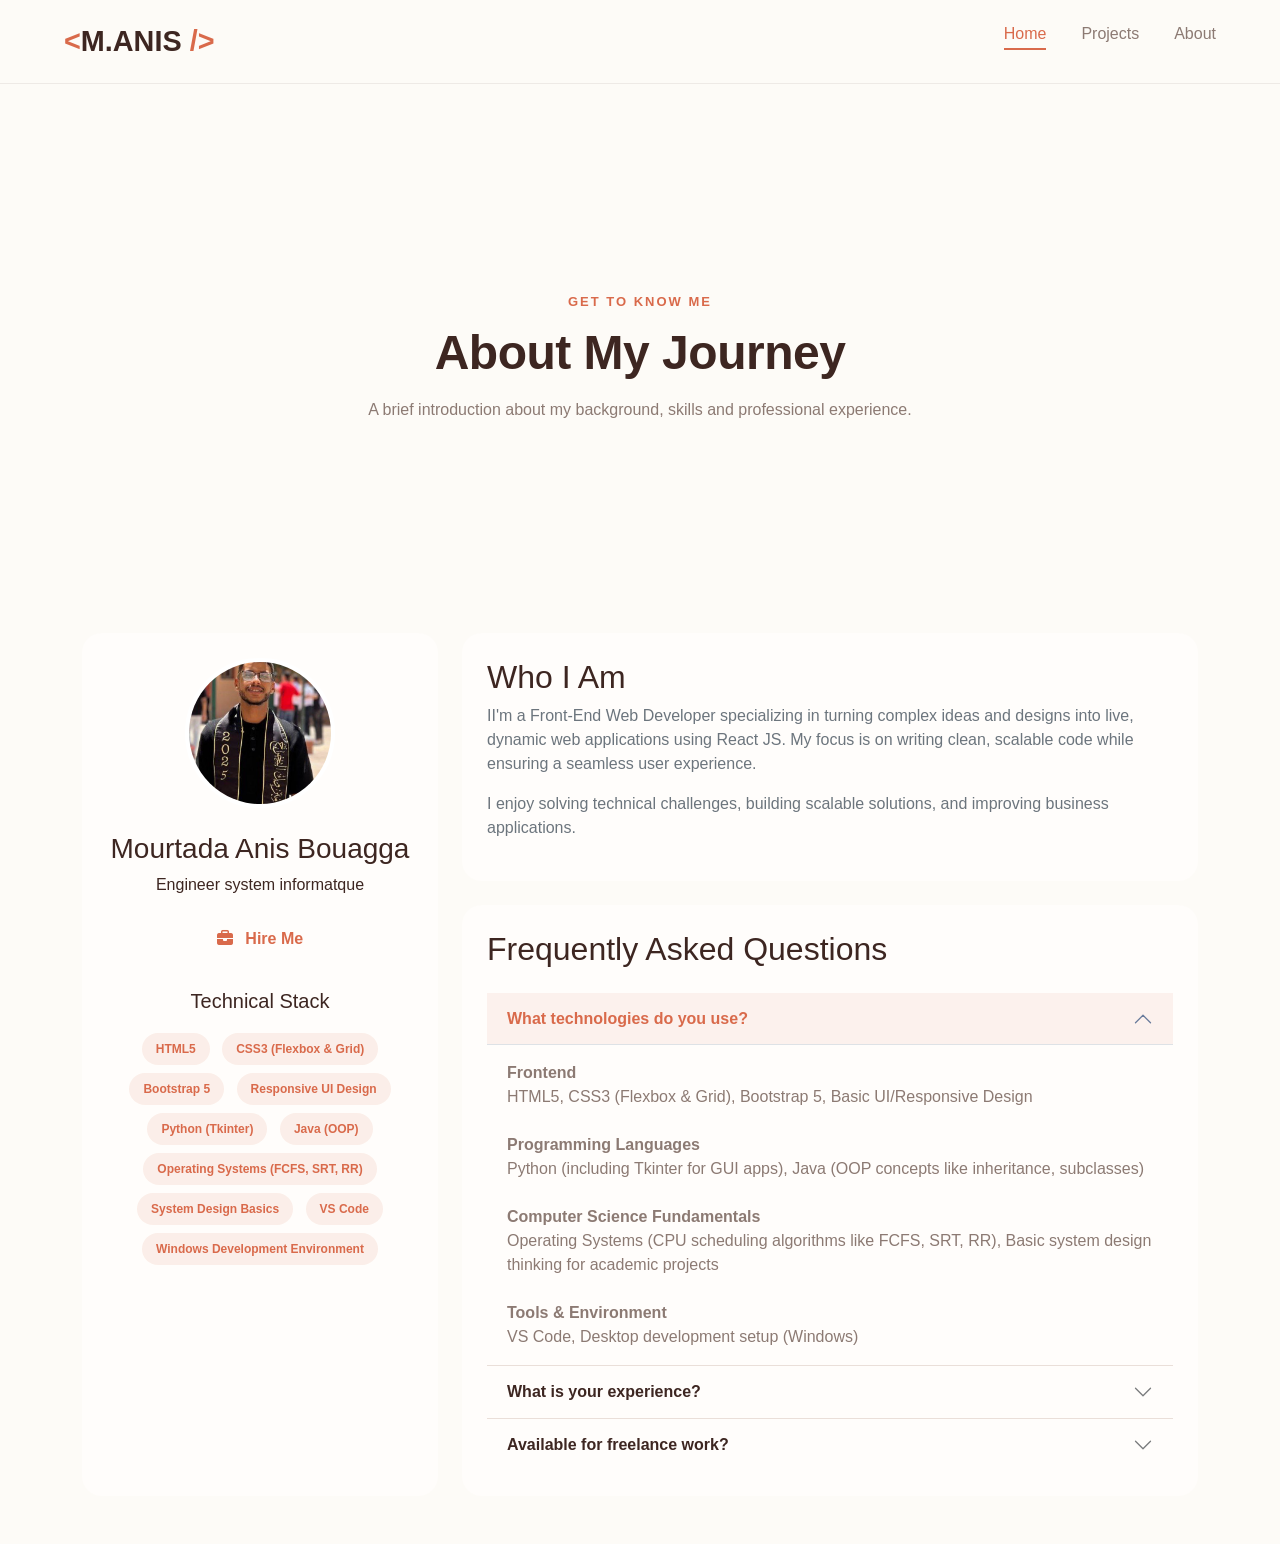
==== about.html @ a02d8dbe "Add files via upload" ====
<!DOCTYPE html>
<html lang="en">
<head>
<meta charset="UTF-8">
<meta name="viewport" content="width=device-width, initial-scale=1.0">

<title>About</title>

<link href="https://cdn.jsdelivr.net/npm/bootstrap@5.3.8/dist/css/bootstrap.min.css" rel="stylesheet">

<link rel="stylesheet"
href="https://cdnjs.cloudflare.com/ajax/libs/font-awesome/6.7.2/css/all.min.css">
<link rel="stylesheet" href="style.css">

<style>





.portfolio-container{
    text-align:center;
    padding:60px 20px;
}



.title{
    font-size:3rem;
    font-weight:bold;
}



.custom-card{
     background: #fffdfb;
    border-radius:20px;
    padding:25px;
}

.profile-img{
    width:150px;
    height:150px;
    object-fit:cover;
    border-radius:50%;
   border: 4px solid #ffffff;
}

.hero-text{
     color: #3d2621;
}

.badge-skill{
   background: rgba(217, 106, 75, 0.10);
    color: #d96a4b;
    margin:4px;
    padding:10px 14px;
}

.btn-info {
    background: #d96a4b; 
    border: none;
    color: #fff;
}

.btn-info:hover {
    background: #c2593b;
}


.accordion-item {
    background: #fffdfb;
    border: 1px solid #eadfd9;
}

.accordion-button {
    background: #fffdfb;
    color: #3d2621;
    font-weight: 600;
}


.accordion-button:not(.collapsed) {
    background: rgba(217, 106, 75, 0.08);
    color: #d96a4b;
}

.accordion-button::after {
    filter: none;
    opacity: 0.6;
}


.accordion-body {
    background: #fffdfb;
    color: #8c7a73;
}

.modal-content {
    background: #fffdfb;
    border-radius: 16px;
    border: 1px solid #eadfd9;
    box-shadow: 0 20px 40px rgba(61, 38, 33, 0.15);
}

</style>

</head>

<body>

 <header>
        <nav>
             <a class="logo" href="index.html"> <span>&lt;</span>M.ANIS <span>/&gt;</span></a>
            <ul>
                <li><a href="index.html" class="active">Home</a></li>
                <li><a href="projects.html">Projects</a></li>
                <li><a href="about.html">About</a></li>
            </ul>
        </nav>
</header>

<section class="container py-5">

<div class="portfolio-container">

<div class="subtitle">
GET TO KNOW ME
</div>

<h2 class="title">
About My Journey
</h2>

<p class="description">
A brief introduction about my background, skills and professional experience.
</p>

</div>

<div class="row g-4">


<div class="col-lg-4">

<div class="custom-card text-center h-100">

<img src="photo_2025-12-14_12-05-04.jpg"
class="profile-img mb-4">

<h3>Mourtada Anis Bouagga</h3>

<p class="hero-text">
Engineer system informatque
</p>

<button
class="btn btn-info btn-lg w-100 fw-bold mb-4"
data-bs-toggle="modal"
data-bs-target="#hireModal">

<i class="fa-solid fa-briefcase me-2"></i>
Hire Me

</button>

<h5 class="mb-3">Technical Stack</h5>

<div class="tech-stack">

    <span class="badge rounded-pill badge-skill">HTML5</span>
    <span class="badge rounded-pill badge-skill">CSS3 (Flexbox & Grid)</span>
    <span class="badge rounded-pill badge-skill">Bootstrap 5</span>
    <span class="badge rounded-pill badge-skill">Responsive UI Design</span>

    <span class="badge rounded-pill badge-skill">Python (Tkinter)</span>
    <span class="badge rounded-pill badge-skill">Java (OOP)</span>

    <span class="badge rounded-pill badge-skill">Operating Systems (FCFS, SRT, RR)</span>
    <span class="badge rounded-pill badge-skill">System Design Basics</span>

    <span class="badge rounded-pill badge-skill">VS Code</span>
    <span class="badge rounded-pill badge-skill">Windows Development Environment</span>

</div>
</div>

</div>



<div class="col-lg-8">

<div class="custom-card mb-4">

<h2>Who I Am</h2>

<p class="text-secondary">

II'm a Front-End Web Developer specializing 
            in turning complex ideas and designs into live, dynamic web 
            applications using React JS. My focus is on writing clean, 
            scalable code while ensuring a seamless user experience.

</p>

<p class="text-secondary">

I enjoy solving technical challenges,
building scalable solutions,
and improving business applications.

</p>

</div>

<div class="custom-card">

<h2 class="mb-4">
Frequently Asked Questions
</h2>

<div class="accordion accordion-flush" id="faq">

<div class="accordion-item">

<h2 class="accordion-header">

<button
class="accordion-button"
data-bs-toggle="collapse"
data-bs-target="#one">

What technologies do you use?

</button>

</h2>

<div
id="one"
class="accordion-collapse collapse show"
data-bs-parent="#faq">

<div class="accordion-body">

    <strong>Frontend</strong><br>
    HTML5, CSS3 (Flexbox & Grid), Bootstrap 5, Basic UI/Responsive Design<br><br>

    <strong>Programming Languages</strong><br>
    Python (including Tkinter for GUI apps), Java (OOP concepts like inheritance, subclasses)<br><br>

    <strong>Computer Science Fundamentals</strong><br>
    Operating Systems (CPU scheduling algorithms like FCFS, SRT, RR), Basic system design thinking for academic projects<br><br>

    <strong>Tools & Environment</strong><br>
    VS Code, Desktop development setup (Windows)

</div>

</div>

</div>

<div class="accordion-item">

<h2 class="accordion-header">

<button
class="accordion-button collapsed"
data-bs-toggle="collapse"
data-bs-target="#two">

What is your experience?

</button>

</h2>

<div
id="two"
class="accordion-collapse collapse"
data-bs-parent="#faq">

<div class="accordion-body">
bulding Delivery Mobile app Inspired by the VTC Model

</div>

</div>

</div>

<div class="accordion-item">

<h2 class="accordion-header">

<button
class="accordion-button collapsed"
data-bs-toggle="collapse"
data-bs-target="#three">

Available for freelance work?

</button>

</h2>

<div
id="three"
class="accordion-collapse collapse"
data-bs-parent="#faq">

<div class="accordion-body">

Yes, I am available for freelance
projects and consulting opportunities.

</div>

</div>

</div>

</div>

</div>

</div>

</div>

</section>



<div class="modal fade" id="hireModal">

<div class="modal-dialog modal-dialog-centered">

<div class="modal-content">

<div class="modal-header border-secondary">

<h4 class="modal-title">
Start a Collaboration
</h4>

<button
type="button"
class="btn-close btn-close-white"
data-bs-dismiss="modal">
</button>

</div>

<div class="modal-body">

<p>
Email:
<a href="mailto:bouaggaanis2002@gmail.com">
bouaggaanis2002@gmail.com
</a>
</p>

<p>
Phone:
<a href="tel:+213540823517">
+213 676510927
</a>
</p>

<form>

<input
type="email"
class="form-control mb-3"
placeholder="Your Email">

<textarea
class="form-control mb-3"
rows="4"
placeholder="Tell me about your project"></textarea>

<button
class="btn btn-info w-100 fw-bold">

Send Inquiry

</button>

</form>

</div>

</div>

</div>

</div>

<script src="https://cdn.jsdelivr.net/npm/bootstrap@5.3.8/dist/js/bootstrap.bundle.min.js"></script>

</body>
</html>
---- style.css ----
*{
    margin: 0;
    padding: 0;
    box-sizing: border-box;
    font-family: 'Poppins', sans-serif;
}

body{
    background: #fdfbf7; 
    color: #3d2621;      
    overflow-x: hidden;  }

header{
    width: 100%;
    border-bottom: 1px solid rgba(61, 38, 33, 0.08); }

nav{
    width: 90%;
    max-width: 1200px;
    margin: auto;
    padding: 20px 0;
    display: flex;
    justify-content: space-between;
    align-items: center;
}

.logo{
    font-size: 1.8rem;
    font-weight: 700;
    color: #3d2621;
    text-decoration: none;
}

.logo span{
    color: #d96a4b; 
}

ul{
    display: flex;
    list-style: none;
    gap: 35px;
}

ul li a{
    text-decoration: none;
    color: #8c7a73; 
    font-size: 1rem;
    font-weight: 500;
    transition: 0.3s ease;
    position: relative;
}

ul li a:hover{
    color: #d96a4b; 
}

ul li:first-child a{
    color: #d96a4b;
}

ul li:first-child a::after{
    content: "";
    position: absolute;
    left: 0;
    bottom: -8px;
    width: 100%;
    height: 2px;
    background: #d96a4b;
}


.hero {
    width: 90%;
    max-width: 1200px;
    margin: 80px auto; 
    display: flex;
    justify-content: space-between;
    align-items: center;
    gap: 60px;
}

.hero-text {
    flex: 1;
}

.hero-text > span {
    font-size: 0.9rem;
    font-weight: 700;
    letter-spacing: 2px;
    color: #d96a4b;
    display: inline-block;
    margin-bottom: 15px;
}


.hero-text h1 {
    font-size: 3.2rem;
    font-weight: 700;
    line-height: 1.2;
    color: #3d2621;
    margin-bottom: 25px;
}

.hero-text h1 span {
    color: #d96a4b; 
}


.hero-text p {
    font-size: 1.1rem;
    line-height: 1.6;
    color: #8c7a73;
    margin-bottom: 40px;
    max-width: 560px;
}


.buttons {
    display: flex;
    gap: 20px;
}

.btn {
    display: inline-block;
    padding: 14px 30px;
    border-radius: 8px;
    font-size: 1rem;
    font-weight: 600;
    text-decoration: none;
    transition: 0.3s ease;
    border: 2px solid #d96a4b;
}


.btn.primary {
    background: #d96a4b;
    color: #fdfbf7;
}

.btn.primary:hover {
    background: #c2593b;
    border-color: #c2593b;
}


.btn:not(.primary) {
    background: transparent;
    color: #d96a4b;
}

.btn:not(.primary):hover {
    background: rgba(217, 106, 75, 0.06); 
}


.hero-image {
    flex: 1;
    display: flex;
    justify-content: center;
}

.hero-image img {
    width: 100%;
    max-width: 380px;
    height: 380px;
    object-fit: cover;
    border-radius: 50%;
    box-shadow: 0 20px 40px rgba(61, 38, 33, 0.08); 
    border: 8px solid #ffffff; 
}

.contact{
    width:90%;
    max-width:800px;
    margin:120px auto;
    text-align:center;
}

.contact h2{
    font-size:3rem;
    margin-bottom:15px;
}

.contact p{
    color:#8c7a73;
    margin-bottom:35px;
}

.contact-form{
    background:#fff;
    padding:35px;
    border-radius:16px;
    text-align:left;

    box-shadow:0 10px 30px rgba(61,38,33,.08);
}

.contact-form label{
    display:block;
    margin-bottom:8px;
    font-weight:500;
}

.contact-form input,
.contact-form textarea{
    width:100%;
    padding:15px;
    border:1px solid #e7ddd8;
    border-radius:8px;
    margin-bottom:20px;
    outline:none;
}

.contact-form textarea{
    resize:none;
    min-height:150px;
}

.contact-form button{
    width:100%;
    padding:15px;
    border:none;
    border-radius:8px;
    background:#d96a4b;
    color:white;
    font-size:1rem;
    font-weight:600;
    cursor:pointer;
    transition:.3s;
}

.contact-form button:hover{
    background:#c45b3f;
}



footer{
    text-align:center;
    padding:30px;
    border-top:1px solid rgba(61,38,33,.08);
    color:#8c7a73;
}
.portfolio-container {
    width: 100%;
    max-width: 1200px;
    text-align: center;
    margin: 100px auto;
    padding: 0 20px;
}

.subtitle {
    color: #d96a4b;
    font-size: 13px;
    text-transform: uppercase;
    letter-spacing: 2px;
    margin-bottom: 12px;
    font-weight: 700;
}

.title {
    font-size: 36px;
    margin: 0 0 16px 0;
    font-weight: 800;
    letter-spacing: -0.5px;
    color: #3d2621;
}

.description {
    color: #8c7a73;
    max-width: 650px;
    margin: 0 auto 50px auto;
    font-size: 16px;
    line-height: 1.6;
}


.projects-grid {
    display: grid;
    grid-template-columns: repeat(auto-fit, minmax(280px, 1fr));
    gap: 25px;
    text-align: left;
}


.project-card {
    background-color: #fffdfb; 
    border: 1px solid #eadfd9;
    border-radius: 16px;
    padding: 24px;
    display: flex;
    flex-direction: column;
    height: 100%;
    transition: transform 0.25s ease, box-shadow 0.25s ease, border-color 0.25s ease;
    box-shadow: 0 8px 20px rgba(61, 38, 33, 0.06);
}


.project-card:hover {
    transform: translateY(-6px);
    border-color: #d96a4b;
    box-shadow: 0 15px 35px rgba(217, 106, 75, 0.12);
}


.project-image {
    width: 100%;
    height: 180px;
    background: linear-gradient(135deg, #f6e8e2, #f1d9d0);
    border-radius: 12px;
    margin-bottom: 20px;
    border: 1px solid #eadfd9;
    flex-shrink: 0;
}


.tags-container {
    display: flex;
    flex-wrap: wrap;
    gap: 8px;
    margin-bottom: 14px;
}

.tag {
    background-color: rgba(217, 106, 75, 0.08);
    color: #d96a4b;
    font-size: 11px;
    padding: 4px 10px;
    border-radius: 20px;
    font-weight: 700;
    text-transform: uppercase;
}

/* TEXT */
.project-title {
    font-size: 20px;
    margin: 0 0 10px 0;
    color: #3d2621;
    font-weight: 700;
}

.project-text {
    color: #8c7a73;
    font-size: 14px;
    line-height: 1.6;
    margin-bottom: 20px;
}

.project-link {
    margin-top: auto;
    color: #d96a4b;
    text-decoration: none;
    font-size: 14px;
    font-weight: 600;
    display: inline-flex;
    align-items: center;
    gap: 6px;
}

.project-link:hover {
    text-decoration: underline;
}



@media (max-width:992px){

    .hero{
        flex-direction:column-reverse;
        text-align:center;
    }

    .hero-text p{
        margin:auto;
        margin-bottom:35px;
    }

    .buttons{
        justify-content:center;
    }

    .hero-text h1{
        font-size:3rem;
    }
}

@media (max-width:768px){

    nav{
        flex-direction:column;
        gap:20px;
    }

    ul{
        gap:20px;
    }

    .hero-text h1{
        font-size:2.4rem;
    }

    .hero-image img{
        width:280px;
        height:280px;
    }

    .contact h2{
        font-size:2.2rem;
    }
}

@media (max-width:480px){

    .buttons{
        flex-direction:column;
    }

    .btn{
        text-align:center;
    }
}
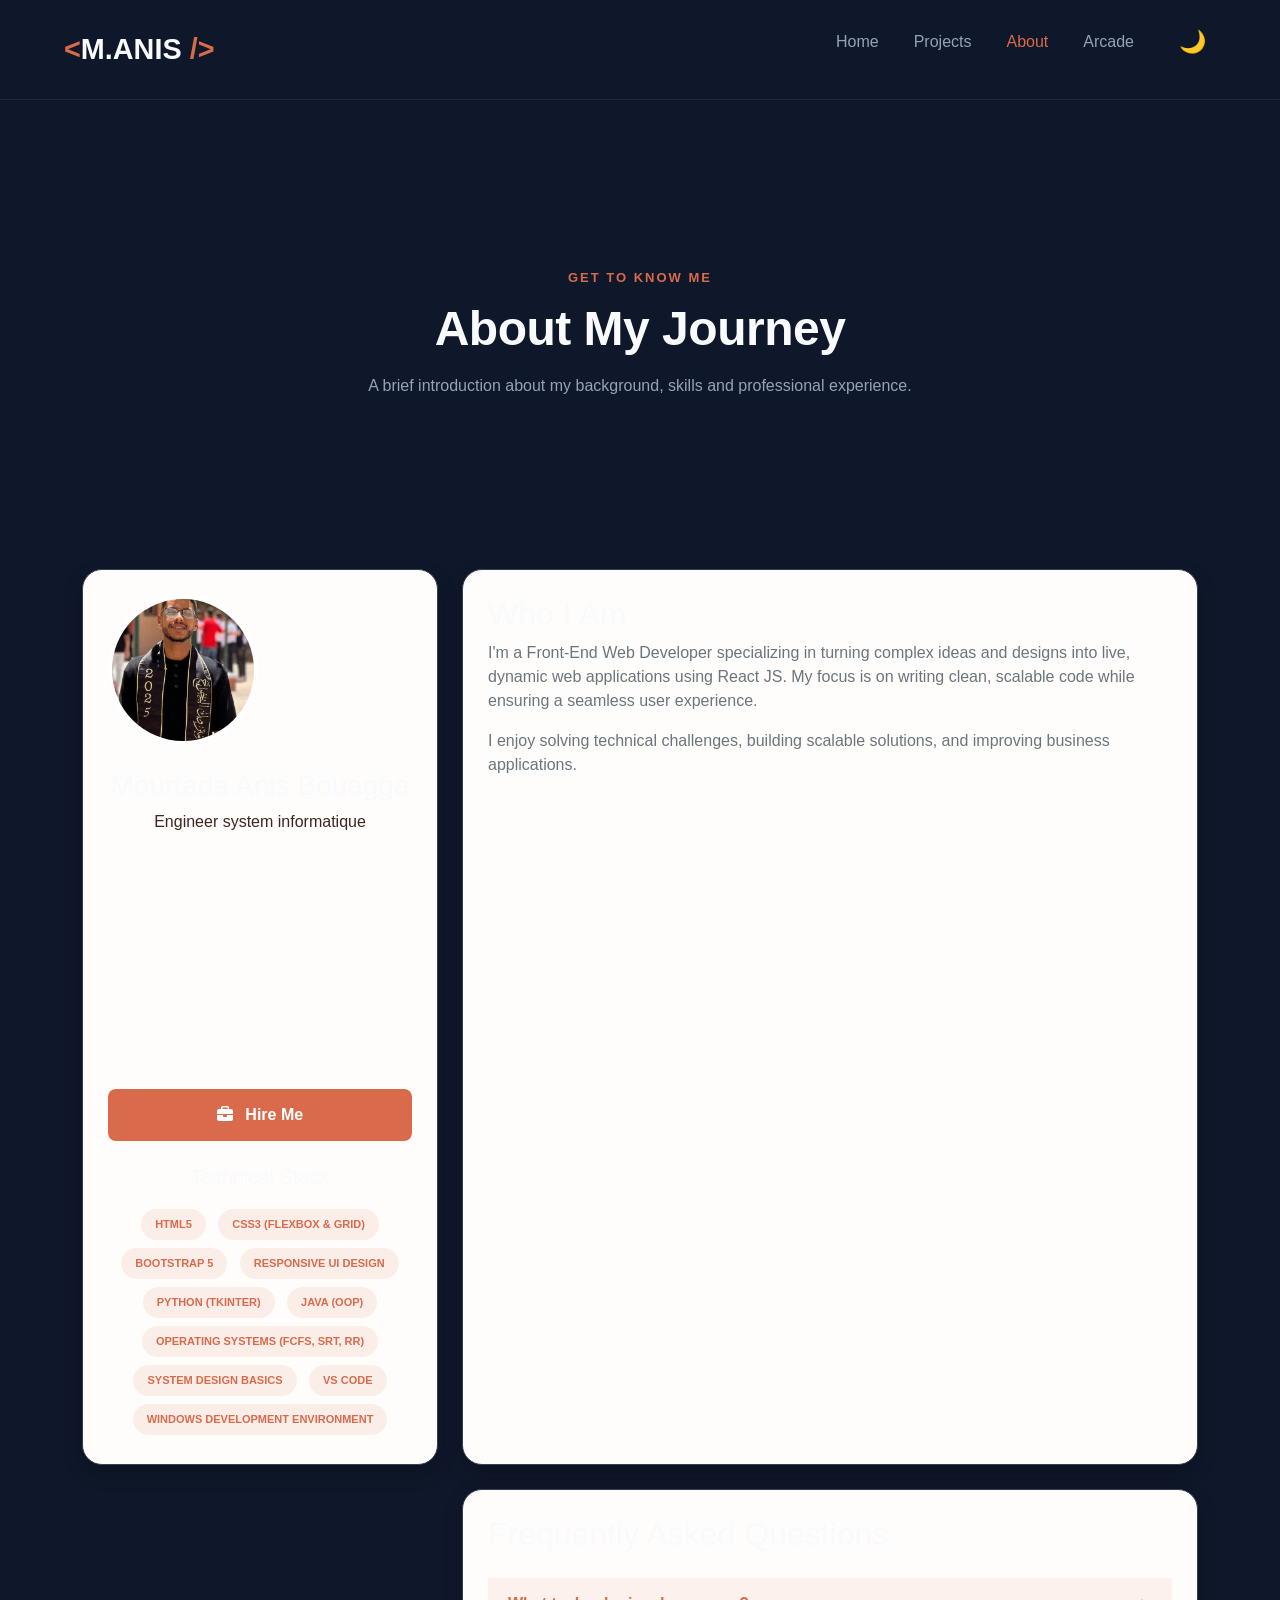
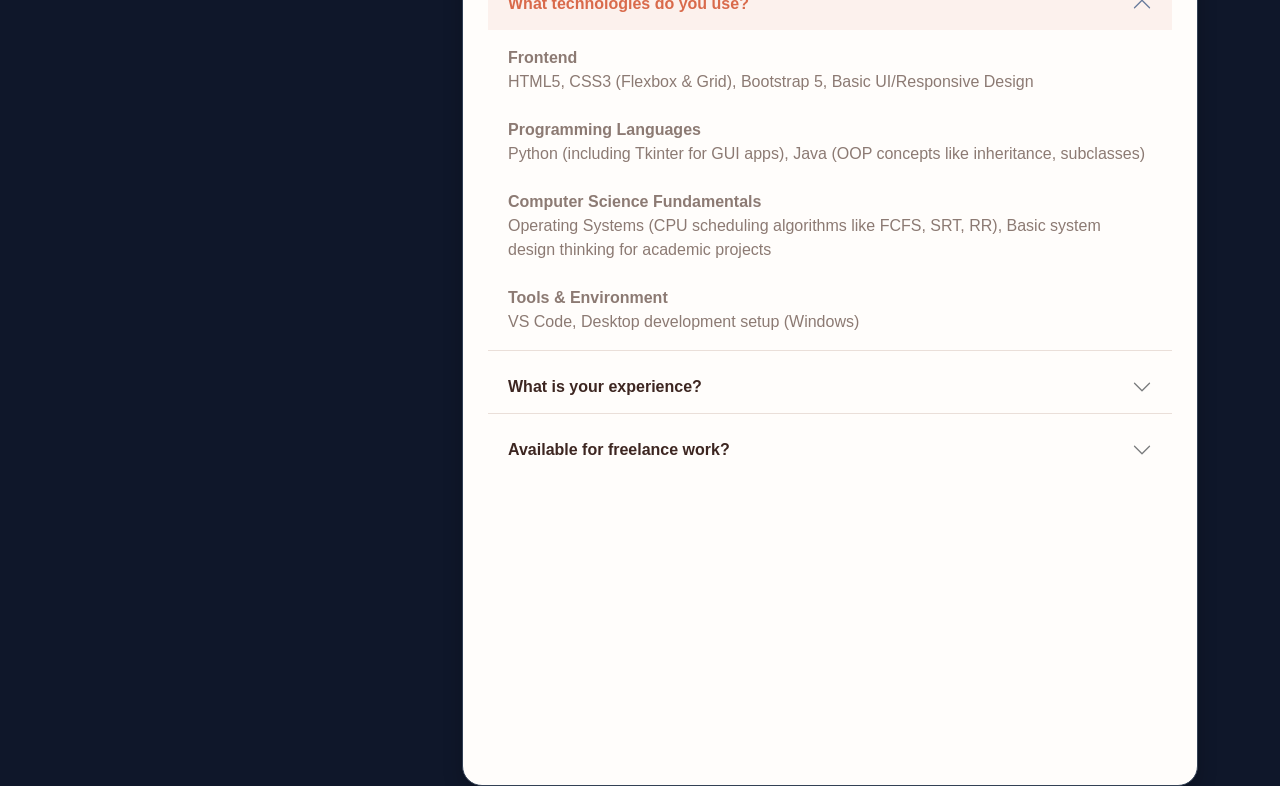
==== commit 0f17019f: "Add files via upload" ====
--- a/about.html
+++ b/about.html
@@ -4,7 +4,7 @@
 <meta charset="UTF-8">
 <meta name="viewport" content="width=device-width, initial-scale=1.0">
 
-<title>About</title>
+<title>About | M.ANIS</title>
 
 <link href="https://cdn.jsdelivr.net/npm/bootstrap@5.3.8/dist/css/bootstrap.min.css" rel="stylesheet">
 
@@ -13,27 +13,18 @@
 <link rel="stylesheet" href="style.css">
 
 <style>
-
-
-
-
-
 .portfolio-container{
     text-align:center;
     padding:60px 20px;
 }
 
-
-
 .title{
     font-size:3rem;
     font-weight:bold;
 }
 
-
-
 .custom-card{
-     background: #fffdfb;
+    background: #fffdfb;
     border-radius:20px;
     padding:25px;
 }
@@ -43,15 +34,15 @@
     height:150px;
     object-fit:cover;
     border-radius:50%;
-   border: 4px solid #ffffff;
+    border: 4px solid #ffffff;
 }
 
 .hero-text{
-     color: #3d2621;
+    color: #3d2621;
 }
 
 .badge-skill{
-   background: rgba(217, 106, 75, 0.10);
+    background: rgba(217, 106, 75, 0.10);
     color: #d96a4b;
     margin:4px;
     padding:10px 14px;
@@ -67,7 +58,6 @@
     background: #c2593b;
 }
 
-
 .accordion-item {
     background: #fffdfb;
     border: 1px solid #eadfd9;
@@ -78,7 +68,6 @@
     color: #3d2621;
     font-weight: 600;
 }
-
 
 .accordion-button:not(.collapsed) {
     background: rgba(217, 106, 75, 0.08);
@@ -90,7 +79,6 @@
     opacity: 0.6;
 }
 
-
 .accordion-body {
     background: #fffdfb;
     color: #8c7a73;
@@ -102,22 +90,23 @@
     border: 1px solid #eadfd9;
     box-shadow: 0 20px 40px rgba(61, 38, 33, 0.15);
 }
-
 </style>
 
 </head>
 
 <body>
 
- <header>
-        <nav>
-             <a class="logo" href="index.html"> <span>&lt;</span>M.ANIS <span>/&gt;</span></a>
-            <ul>
-                <li><a href="index.html" class="active">Home</a></li>
-                <li><a href="projects.html">Projects</a></li>
-                <li><a href="about.html">About</a></li>
-            </ul>
-        </nav>
+<header>
+    <nav>
+        <a class="logo" href="index.html"> <span>&lt;</span>M.ANIS <span>/&gt;</span></a>
+        <ul>
+            <li><a href="index.html">Home</a></li>
+            <li><a href="projects.html">Projects</a></li>
+            <li><a href="about.html" class="active">About</a></li>
+            <li><a href="Arcade.html">Arcade</a></li>
+            <li><button id="theme-toggle" class="theme-toggle" type="button" aria-label="Toggle dark and light mode">🌙</button></li>
+        </ul>
+    </nav>
 </header>
 
 <section class="container py-5">
@@ -140,18 +129,16 @@
 
 <div class="row g-4">
 
-
 <div class="col-lg-4">
 
 <div class="custom-card text-center h-100">
 
-<img src="photo_2025-12-14_12-05-04.jpg"
-class="profile-img mb-4">
+<img src="photo_2025-12-14_12-05-04.jpg" class="profile-img mb-4">
 
 <h3>Mourtada Anis Bouagga</h3>
 
 <p class="hero-text">
-Engineer system informatque
+Engineer system informatique
 </p>
 
 <button
@@ -187,8 +174,6 @@
 
 </div>
 
-
-
 <div class="col-lg-8">
 
 <div class="custom-card mb-4">
@@ -197,7 +182,7 @@
 
 <p class="text-secondary">
 
-II'm a Front-End Web Developer specializing 
+I'm a Front-End Web Developer specializing 
             in turning complex ideas and designs into live, dynamic web 
             applications using React JS. My focus is on writing clean, 
             scalable code while ensuring a seamless user experience.
@@ -283,7 +268,7 @@
 data-bs-parent="#faq">
 
 <div class="accordion-body">
-bulding Delivery Mobile app Inspired by the VTC Model
+Building Delivery Mobile app Inspired by the VTC Model
 
 </div>
 
@@ -331,8 +316,6 @@
 </div>
 
 </section>
-
-
 
 <div class="modal fade" id="hireModal">
 
@@ -365,7 +348,7 @@
 
 <p>
 Phone:
-<a href="tel:+213540823517">
+<a href="tel:+213676510927">
 +213 676510927
 </a>
 </p>
@@ -400,6 +383,7 @@
 </div>
 
 <script src="https://cdn.jsdelivr.net/npm/bootstrap@5.3.8/dist/js/bootstrap.bundle.min.js"></script>
+<script src="index.js"></script>
 
 </body>
 </html>
--- a/style.css
+++ b/style.css
@@ -5,69 +5,63 @@
     font-family: 'Poppins', sans-serif;
 }
 
-body{
-    background: #fdfbf7; 
-    color: #3d2621;      
-    overflow-x: hidden;  }
-
-header{
+/* =========================================
+   DARK MODE (DEFAULT BASE)
+========================================= */
+body {
+    background-color: #0f172a; /* Slate Dark */
+    color: #f8fafc;
+    overflow-x: hidden;
+    transition: background-color 0.3s ease, color 0.3s ease;
+}
+
+header {
     width: 100%;
-    border-bottom: 1px solid rgba(61, 38, 33, 0.08); }
-
-nav{
+    border-bottom: 1px solid #1e293b;
+}
+
+nav {
     width: 90%;
     max-width: 1200px;
     margin: auto;
     padding: 20px 0;
     display: flex;
     justify-content: space-between;
-    align-items: center;
-}
-
-.logo{
+    align-items: center; 
+}
+
+.logo {
     font-size: 1.8rem;
     font-weight: 700;
-    color: #3d2621;
+    color: #f8fafc;
     text-decoration: none;
-}
-
-.logo span{
+    transition: color 0.3s ease;
+}
+
+.logo span {
     color: #d96a4b; 
 }
 
-ul{
+ul {
     display: flex;
     list-style: none;
     gap: 35px;
-}
-
-ul li a{
+    align-items: center;
+}
+
+ul li a {
     text-decoration: none;
-    color: #8c7a73; 
+    color: #94a3b8; 
     font-size: 1rem;
     font-weight: 500;
     transition: 0.3s ease;
     position: relative;
 }
 
-ul li a:hover{
+ul li a:hover,
+ul li a.active {
     color: #d96a4b; 
 }
-
-ul li:first-child a{
-    color: #d96a4b;
-}
-
-ul li:first-child a::after{
-    content: "";
-    position: absolute;
-    left: 0;
-    bottom: -8px;
-    width: 100%;
-    height: 2px;
-    background: #d96a4b;
-}
-
 
 .hero {
     width: 90%;
@@ -92,28 +86,27 @@
     margin-bottom: 15px;
 }
 
-
 .hero-text h1 {
     font-size: 3.2rem;
     font-weight: 700;
     line-height: 1.2;
-    color: #3d2621;
+    color: #f8fafc;
     margin-bottom: 25px;
+    transition: color 0.3s ease;
 }
 
 .hero-text h1 span {
     color: #d96a4b; 
 }
-
 
 .hero-text p {
     font-size: 1.1rem;
     line-height: 1.6;
-    color: #8c7a73;
+    color: #94a3b8;
     margin-bottom: 40px;
     max-width: 560px;
-}
-
+    transition: color 0.3s ease;
+}
 
 .buttons {
     display: flex;
@@ -131,27 +124,26 @@
     border: 2px solid #d96a4b;
 }
 
-
-.btn.primary {
+.btn.primary, .btn-info {
     background: #d96a4b;
-    color: #fdfbf7;
-}
-
-.btn.primary:hover {
+    color: #ffffff;
+    border-color: #d96a4b;
+}
+
+.btn.primary:hover, .btn-info:hover {
     background: #c2593b;
     border-color: #c2593b;
-}
-
-
-.btn:not(.primary) {
+    color: #ffffff;
+}
+
+.btn:not(.primary):not(.btn-info) {
     background: transparent;
     color: #d96a4b;
 }
 
-.btn:not(.primary):hover {
-    background: rgba(217, 106, 75, 0.06); 
-}
-
+.btn:not(.primary):not(.btn-info):hover {
+    background: rgba(217, 106, 75, 0.1); 
+}
 
 .hero-image {
     flex: 1;
@@ -165,87 +157,96 @@
     height: 380px;
     object-fit: cover;
     border-radius: 50%;
-    box-shadow: 0 20px 40px rgba(61, 38, 33, 0.08); 
-    border: 8px solid #ffffff; 
-}
-
-.contact{
-    width:90%;
-    max-width:800px;
-    margin:120px auto;
-    text-align:center;
-}
-
-.contact h2{
-    font-size:3rem;
-    margin-bottom:15px;
-}
-
-.contact p{
-    color:#8c7a73;
-    margin-bottom:35px;
-}
-
-.contact-form{
-    background:#fff;
-    padding:35px;
-    border-radius:16px;
-    text-align:left;
-
-    box-shadow:0 10px 30px rgba(61,38,33,.08);
-}
-
-.contact-form label{
-    display:block;
-    margin-bottom:8px;
-    font-weight:500;
+    box-shadow: 0 20px 40px rgba(0, 0, 0, 0.4); 
+    border: 6px solid #1e293b; 
+}
+
+.contact {
+    width: 90%;
+    max-width: 800px;
+    margin: 120px auto;
+    text-align: center;
+}
+
+.contact h2 {
+    font-size: 3rem;
+    margin-bottom: 15px;
+    color: #f8fafc;
+    transition: color 0.3s ease;
+}
+
+.contact p {
+    color: #94a3b8;
+    margin-bottom: 35px;
+    transition: color 0.3s ease;
+}
+
+.contact-form {
+    background: #1e293b;
+    padding: 35px;
+    border-radius: 16px;
+    text-align: left;
+    border: 1px solid #334155;
+    box-shadow: 0 10px 30px rgba(0, 0, 0, 0.2);
+    transition: background-color 0.3s ease, border-color 0.3s ease;
+}
+
+.contact-form label {
+    display: block;
+    margin-bottom: 8px;
+    font-weight: 500;
+    color: #f8fafc;
+    transition: color 0.3s ease;
 }
 
 .contact-form input,
-.contact-form textarea{
-    width:100%;
-    padding:15px;
-    border:1px solid #e7ddd8;
-    border-radius:8px;
-    margin-bottom:20px;
-    outline:none;
-}
-
-.contact-form textarea{
-    resize:none;
-    min-height:150px;
-}
-
-.contact-form button{
-    width:100%;
-    padding:15px;
-    border:none;
-    border-radius:8px;
-    background:#d96a4b;
-    color:white;
-    font-size:1rem;
-    font-weight:600;
-    cursor:pointer;
-    transition:.3s;
-}
-
-.contact-form button:hover{
-    background:#c45b3f;
-}
-
-
-
-footer{
-    text-align:center;
-    padding:30px;
-    border-top:1px solid rgba(61,38,33,.08);
-    color:#8c7a73;
-}
+.contact-form textarea {
+    width: 100%;
+    padding: 15px;
+    border: 1px solid #334155;
+    border-radius: 8px;
+    margin-bottom: 20px;
+    outline: none;
+    background-color: #0f172a;
+    color: #f8fafc;
+    transition: background-color 0.3s ease, border-color 0.3s ease, color 0.3s ease;
+}
+
+.contact-form textarea {
+    resize: none;
+    min-height: 150px;
+}
+
+.contact-form button {
+    width: 100%;
+    padding: 15px;
+    border: none;
+    border-radius: 8px;
+    background: #d96a4b;
+    color: white;
+    font-size: 1rem;
+    font-weight: 600;
+    cursor: pointer;
+    transition: 0.3s;
+}
+
+.contact-form button:hover {
+    background: #c45b3f;
+}
+
+footer {
+    text-align: center;
+    padding: 30px;
+    border-top: 1px solid #1e293b;
+    color: #94a3b8;
+    transition: border-color 0.3s ease, color 0.3s ease;
+}
+
 .portfolio-container {
     width: 100%;
     max-width: 1200px;
     text-align: center;
-    margin: 100px auto;
+    margin: 60px auto;
     padding: 0 20px;
 }
 
@@ -263,17 +264,18 @@
     margin: 0 0 16px 0;
     font-weight: 800;
     letter-spacing: -0.5px;
-    color: #3d2621;
+    color: #f8fafc;
+    transition: color 0.3s ease;
 }
 
 .description {
-    color: #8c7a73;
+    color: #94a3b8;
     max-width: 650px;
     margin: 0 auto 50px auto;
     font-size: 16px;
     line-height: 1.6;
-}
-
+    transition: color 0.3s ease;
+}
 
 .projects-grid {
     display: grid;
@@ -282,37 +284,36 @@
     text-align: left;
 }
 
-
-.project-card {
-    background-color: #fffdfb; 
-    border: 1px solid #eadfd9;
+/* CARDS & CUSTOM COMPONENTS */
+.project-card,
+.custom-card {
+    background-color: #1e293b; 
+    border: 1px solid #334155;
     border-radius: 16px;
     padding: 24px;
     display: flex;
     flex-direction: column;
     height: 100%;
-    transition: transform 0.25s ease, box-shadow 0.25s ease, border-color 0.25s ease;
-    box-shadow: 0 8px 20px rgba(61, 38, 33, 0.06);
-}
-
+    transition: transform 0.25s ease, box-shadow 0.25s ease, border-color 0.25s ease, background-color 0.3s ease;
+    box-shadow: 0 8px 20px rgba(0, 0, 0, 0.2);
+    color: #f8fafc;
+}
 
 .project-card:hover {
     transform: translateY(-6px);
     border-color: #d96a4b;
-    box-shadow: 0 15px 35px rgba(217, 106, 75, 0.12);
-}
-
+    box-shadow: 0 15px 35px rgba(217, 106, 75, 0.15);
+}
 
 .project-image {
     width: 100%;
     height: 180px;
-    background: linear-gradient(135deg, #f6e8e2, #f1d9d0);
+    background: linear-gradient(135deg, #334155, #0f172a);
     border-radius: 12px;
     margin-bottom: 20px;
-    border: 1px solid #eadfd9;
+    border: 1px solid #334155;
     flex-shrink: 0;
 }
-
 
 .tags-container {
     display: flex;
@@ -321,29 +322,31 @@
     margin-bottom: 14px;
 }
 
-.tag {
-    background-color: rgba(217, 106, 75, 0.08);
+.tag, .badge-skill {
+    background-color: rgba(217, 106, 75, 0.15);
     color: #d96a4b;
     font-size: 11px;
-    padding: 4px 10px;
+    padding: 6px 12px;
     border-radius: 20px;
     font-weight: 700;
     text-transform: uppercase;
-}
-
-/* TEXT */
+    display: inline-block;
+}
+
 .project-title {
     font-size: 20px;
     margin: 0 0 10px 0;
-    color: #3d2621;
+    color: #f8fafc;
     font-weight: 700;
+    transition: color 0.3s ease;
 }
 
 .project-text {
-    color: #8c7a73;
+    color: #94a3b8;
     font-size: 14px;
     line-height: 1.6;
     margin-bottom: 20px;
+    transition: color 0.3s ease;
 }
 
 .project-link {
@@ -361,61 +364,444 @@
     text-decoration: underline;
 }
 
-
-
-@media (max-width:992px){
-
-    .hero{
-        flex-direction:column-reverse;
-        text-align:center;
+.theme-toggle {
+    border: none;
+    background: transparent;
+    font-size: 22px;
+    cursor: pointer;
+    padding: 5px 10px;
+    border-radius: 50%;
+    transition: 0.3s;
+}
+
+.theme-toggle:hover {
+    transform: rotate(20deg) scale(1.1);
+}
+
+/* =========================================
+   BOOTSTRAP COMPONENTS OVERRIDES
+========================================= */
+.accordion-item {
+    background: #1e293b;
+    border: 1px solid #334155;
+    border-radius: 8px;
+    overflow: hidden;
+    margin-bottom: 10px;
+}
+
+.accordion-button {
+    background: #1e293b;
+    color: #f8fafc;
+    font-weight: 600;
+    box-shadow: none !important;
+}
+
+.accordion-button:not(.collapsed) {
+    background: rgba(217, 106, 75, 0.15);
+    color: #d96a4b;
+}
+
+.accordion-body {
+    background: #1e293b;
+    color: #94a3b8;
+}
+
+.modal-content {
+    background: #1e293b;
+    color: #f8fafc;
+    border-radius: 16px;
+    border: 1px solid #334155;
+    box-shadow: 0 20px 40px rgba(0, 0, 0, 0.5);
+}
+
+.modal-content .form-control {
+    background-color: #0f172a;
+    border-color: #334155;
+    color: #f8fafc;
+}
+
+/* =========================================
+   ARCADE SECTION
+========================================= */
+.arcade {
+    width: 90%;
+    max-width: 1200px;
+    margin: auto;
+}
+
+.arcade-heading {
+    text-align: center;
+    margin: 40px auto 35px;
+}
+
+.arcade-heading .subtitle {
+    color: #20d89a;
+    font-size: 13px;
+    font-weight: 700;
+    letter-spacing: 8px;
+    margin-bottom: 14px;
+}
+
+.arcade-heading h1 {
+    color: #ffffff;
+    font-size: 25px;
+    margin-bottom: 10px;
+}
+
+.arcade-heading p {
+    color: #94a3b8;
+    font-size: 15px;
+}
+
+.games-grid {
+    display: grid;
+    grid-template-columns: 2fr 1fr;
+    gap: 30px;
+    align-items: stretch;
+}
+
+.game-card {
+    background: #1e293b;
+    border: 1px solid #334155;
+    border-radius: 18px;
+    padding: 28px 25px;
+    text-align: center;
+    min-height: 430px;
+    transition: 0.3s ease;
+}
+
+.game-card h2 {
+    color: #ffffff;
+    font-size: 19px;
+    margin-bottom: 5px;
+}
+
+.game-description {
+    color: #94a3b8;
+    font-size: 15px;
+    margin-bottom: 5px;
+}
+
+.game-result {
+    color: #20d89a;
+    font-size: 15px;
+    margin-bottom: 28px;
+}
+
+.players {
+    display: flex;
+    justify-content: space-around;
+    align-items: center;
+    margin-top: 25px;
+}
+
+.player h3 {
+    color: #ffffff;
+    font-size: 14px;
+    margin-bottom: 11px;
+}
+
+.dice {
+    width: 70px;
+    height: 70px;
+    background: #079d6c;
+    border-radius: 11px;
+    position: relative;
+    box-shadow: 0 0 17px rgba(0, 255, 160, 0.25);
+}
+
+.dot {
+    position: absolute;
+    width: 11px;
+    height: 11px;
+    background: #00130e;
+    border-radius: 50%;
+    display: none;
+}
+
+.d1 { top: 10px; left: 10px; }
+.d2 { top: 10px; left: 29px; }
+.d3 { top: 10px; right: 10px; }
+.d4 { bottom: 10px; left: 10px; }
+.d5 { bottom: 10px; left: 29px; }
+.d6 { bottom: 10px; right: 10px; }
+
+.dice-1 .d5 { display: block; top: 29px; left: 29px; }
+.dice-2 .d1, .dice-2 .d6 { display: block; }
+.dice-3 .d1, .dice-3 .d5, .dice-3 .d3 { display: block; }
+.dice-4 .d1, .dice-4 .d3, .dice-4 .d4, .dice-4 .d6 { display: block; }
+.dice-5 .d1, .dice-5 .d3, .dice-5 .d4, .dice-5 .d6, .dice-5 .d5 { display: block; }
+.dice-6 .d1, .dice-6 .d2, .dice-6 .d3, .dice-6 .d4, .dice-6 .d5, .dice-6 .d6 { display: block; }
+
+.roll-animation {
+    animation: diceRoll 0.4s ease;
+}
+
+@keyframes diceRoll {
+    0% { transform: rotate(0deg) scale(1); }
+    50% { transform: rotate(180deg) scale(1.15); }
+    100% { transform: rotate(360deg) scale(1); }
+}
+
+.game-button {
+    margin-top: 20px;
+    padding: 11px 17px;
+    border-radius: 9px;
+    border: 1px solid white;
+    background: #35d0a2;
+    color: #00130e;
+    font-weight: 700;
+    cursor: pointer;
+    transition: 0.25s ease;
+}
+
+.game-button:hover {
+    background: #22b987;
+    transform: translateY(-2px);
+}
+
+.reset-button {
+    display: block;
+    margin: 12px auto 0;
+    padding: 7px 14px;
+    background: transparent;
+    border: none;
+    color: #94a3b8;
+    cursor: pointer;
+    font-size: 12px;
+}
+
+.reset-button:hover {
+    color: #28d99b;
+}
+
+.simon-board {
+    width: 230px;
+    height: 230px;
+    margin: auto;
+    display: grid;
+    grid-template-columns: 1fr 1fr;
+    gap: 15px;
+}
+
+.simon-button {
+    border-radius: 17px;
+    border: 4px solid #00241b;
+    cursor: pointer;
+    transition: 0.15s ease;
+}
+
+.simon-button:hover { transform: scale(1.02); }
+.simon-button.green { background: #20c55a; }
+.simon-button.red { background: #f23f45; }
+.simon-button.yellow { background: #f1b900; }
+.simon-button.blue { background: #367ff0; }
+
+.simon-button.active {
+    filter: brightness(1.8);
+    box-shadow: 0 0 25px rgba(255, 255, 255, 0.55);
+    transform: scale(1.04);
+}
+
+.simon-info {
+    display: flex;
+    justify-content: center;
+    gap: 35px;
+    margin-top: 17px;
+    color: #94a3b8;
+    font-size: 13px;
+}
+
+.simon-info strong { color: #20d89a; }
+.simon-message { color: #94a3b8; font-size: 13px; margin-top: 12px; }
+
+
+/* =========================================
+   LIGHT MODE OVERRIDES (.light-mode CLASS)
+========================================= */
+body.light-mode {
+    background-color: #fdfbf7;
+    color: #3d2621;
+}
+
+body.light-mode header {
+    border-bottom-color: rgba(61, 38, 33, 0.08);
+}
+
+body.light-mode .logo,
+body.light-mode .hero-text h1,
+body.light-mode .title,
+body.light-mode .contact h2,
+body.light-mode .project-title,
+body.light-mode .arcade-heading h1,
+body.light-mode .game-card h2,
+body.light-mode .player h3 {
+    color: #3d2621;
+}
+
+body.light-mode .hero-text p,
+body.light-mode .description,
+body.light-mode .contact p,
+body.light-mode .project-text,
+body.light-mode ul li a,
+body.light-mode footer,
+body.light-mode .arcade-heading p,
+body.light-mode .game-description,
+body.light-mode .reset-button,
+body.light-mode .simon-info,
+body.light-mode .simon-message {
+    color: #8c7a73;
+}
+
+body.light-mode .contact-form,
+body.light-mode .project-card,
+body.light-mode .game-card,
+body.light-mode .custom-card,
+body.light-mode .accordion-item,
+body.light-mode .accordion-button,
+body.light-mode .accordion-body,
+body.light-mode .modal-content {
+    background-color: #fffdfb;
+    border-color: #eadfd9;
+    color: #3d2621;
+    box-shadow: 0 8px 20px rgba(61, 38, 33, 0.06);
+}
+
+body.light-mode .accordion-button:not(.collapsed) {
+    background: rgba(217, 106, 75, 0.08);
+    color: #d96a4b;
+}
+
+body.light-mode .contact-form label {
+    color: #3d2621;
+}
+
+body.light-mode .contact-form input,
+body.light-mode .contact-form textarea,
+body.light-mode .modal-content .form-control {
+    background-color: #ffffff;
+    border-color: #e7ddd8;
+    color: #3d2621;
+}
+
+body.light-mode .hero-image img {
+    border-color: #ffffff;
+    box-shadow: 0 20px 40px rgba(61, 38, 33, 0.08);
+}
+
+body.light-mode .project-image {
+    background: linear-gradient(135deg, #f6e8e2, #f1d9d0);
+    border-color: #eadfd9;
+}
+/* =========================================
+   PROJECTS & FILTER BUTTONS UNIFIED STYLES
+========================================= */
+
+.filter-container {
+    display: flex;
+    justify-content: center;
+    gap: 12px;
+    margin-bottom: 40px;
+}
+
+.filter-btn {
+    background: transparent;
+    border: 1px solid #334155;
+    color: #94a3b8;
+    padding: 8px 20px;
+    border-radius: 20px;
+    font-size: 0.9rem;
+    font-weight: 500;
+    cursor: pointer;
+    transition: all 0.3s ease;
+}
+
+.filter-btn.active,
+.filter-btn:hover {
+    background: #d96a4b;
+    border-color: #d96a4b;
+    color: #ffffff;
+    font-weight: 600;
+}
+
+/* الشارات (Tags) والروابط */
+.tag {
+    background-color: rgba(217, 106, 75, 0.15);
+    color: #d96a4b;
+    border: 1px solid rgba(217, 106, 75, 0.2);
+}
+
+.project-link {
+    color: #d96a4b;
+}
+
+/* =========================================
+   LIGHT MODE OVERRIDES FOR FILTER BUTTONS
+========================================= */
+
+body.light-mode .filter-btn {
+    border-color: #eadfd9;
+    color: #8c7a73;
+}
+
+body.light-mode .filter-btn.active,
+body.light-mode .filter-btn:hover {
+    background: #d96a4b;
+    border-color: #d96a4b;
+    color: #ffffff;
+}
+
+body.light-mode .tag {
+    background-color: rgba(217, 106, 75, 0.08);
+    color: #d96a4b;
+    border-color: rgba(217, 106, 75, 0.15);
+}
+@keyframes fadeIn {
+    from {
+        opacity: 0;
+        transform: translateY(8px);
     }
-
-    .hero-text p{
-        margin:auto;
-        margin-bottom:35px;
+    to {
+        opacity: 1;
+        transform: translateY(0);
     }
-
-    .buttons{
-        justify-content:center;
+}
+/* =========================================
+   RESPONSIVE DESIGN
+========================================= */
+@media (max-width: 900px) {
+    .games-grid { grid-template-columns: 1fr; }
+    .game-card { min-height: auto; }
+}
+
+@media (max-width: 992px) {
+    .hero {
+        flex-direction: column-reverse;
+        text-align: center;
     }
-
-    .hero-text h1{
-        font-size:3rem;
+    .hero-text p {
+        margin: auto;
+        margin-bottom: 35px;
     }
-}
-
-@media (max-width:768px){
-
-    nav{
-        flex-direction:column;
-        gap:20px;
+    .buttons { justify-content: center; }
+    .hero-text h1 { font-size: 3rem; }
+}
+
+@media (max-width: 768px) {
+    nav {
+        flex-direction: column;
+        gap: 20px;
     }
-
-    ul{
-        gap:20px;
+    ul { gap: 20px; }
+    .hero-text h1 { font-size: 2.4rem; }
+    .hero-image img {
+        width: 280px;
+        height: 280px;
     }
-
-    .hero-text h1{
-        font-size:2.4rem;
-    }
-
-    .hero-image img{
-        width:280px;
-        height:280px;
-    }
-
-    .contact h2{
-        font-size:2.2rem;
-    }
-}
-
-@media (max-width:480px){
-
-    .buttons{
-        flex-direction:column;
-    }
-
-    .btn{
-        text-align:center;
-    }
+    .contact h2 { font-size: 2.2rem; }
+}
+
+@media (max-width: 480px) {
+    .buttons { flex-direction: column; }
+    .btn { text-align: center; }
 }
